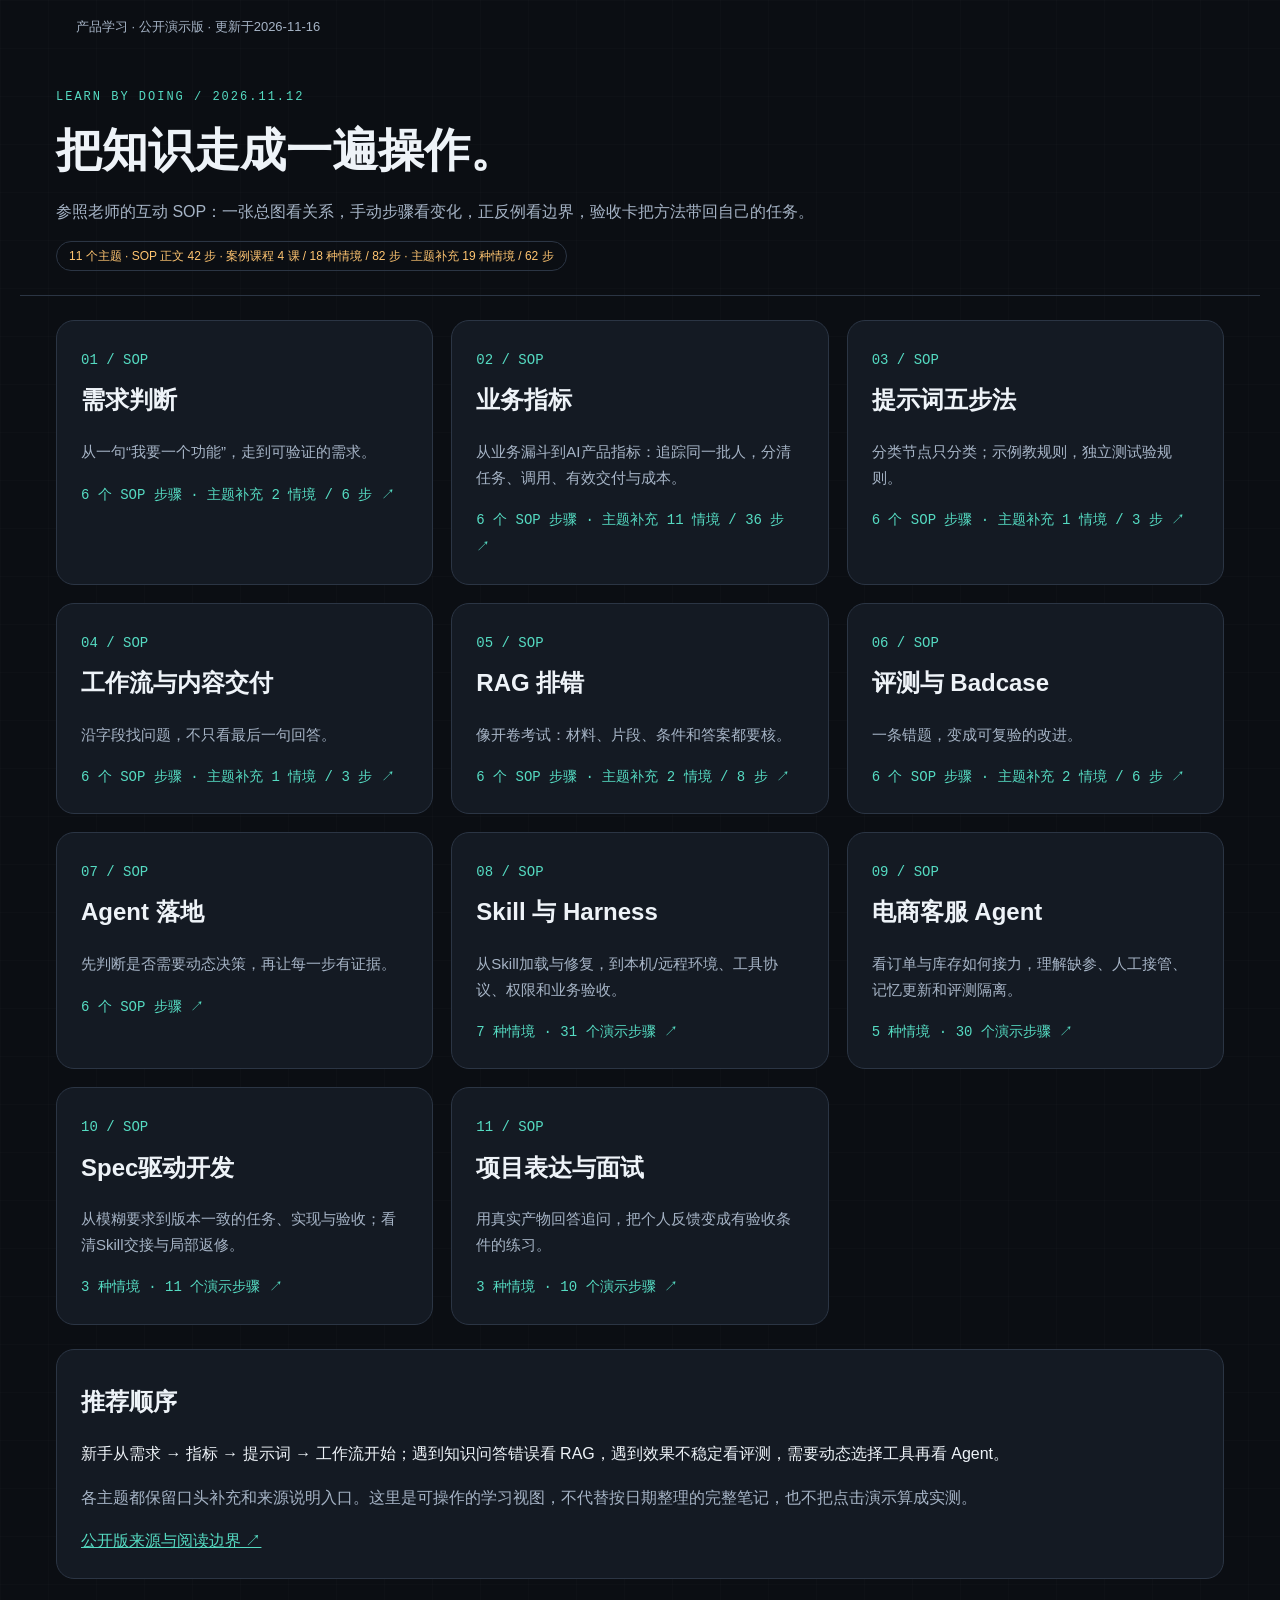
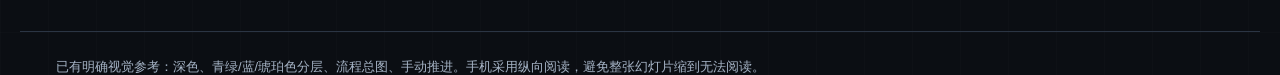
==== index.html @ d26e114f "Publish 11 interactive product learning topics Public teaching edition: excludes private review, per" ====
<!doctype html><html lang="zh-CN"><meta charset="utf-8"><meta name="viewport" content="width=device-width,initial-scale=1"><title>产品学习 · 互动SOP笔记</title><link rel="stylesheet" href="%E6%A0%B7%E5%BC%8F.css"><link rel="stylesheet" href="%E5%8A%A8%E6%80%81%E6%BC%94%E7%A4%BA.css"><body><div class="host-notice">产品学习 · 公开演示版 · 更新于2026-11-16</div><header><p class="eyebrow">LEARN BY DOING / 2026.11.12</p><h1>把知识走成一遍操作。</h1><p class="sub">参照老师的互动 SOP：一张总图看关系，手动步骤看变化，正反例看边界，验收卡把方法带回自己的任务。</p><span class="badge" id="course-summary">11 个主题 · SOP 正文 42 步 · 案例课程 4 课 / 18 种情境 / 82 步 · 主题补充 19 种情境 / 62 步</span></header><main><div class="cards"><a class="card" href="01-%E9%9C%80%E6%B1%82%E5%88%A4%E6%96%ADSOP.html"><span class="n">01 / SOP</span><h2>需求判断</h2><p>从一句“我要一个功能”，走到可验证的需求。</p><span class="n">6 个 SOP 步骤 · 主题补充 2 情境 / 6 步 ↗</span></a><a class="card" href="02-%E4%B8%9A%E5%8A%A1%E6%8C%87%E6%A0%87SOP.html"><span class="n">02 / SOP</span><h2>业务指标</h2><p>从业务漏斗到AI产品指标：追踪同一批人，分清任务、调用、有效交付与成本。</p><span class="n">6 个 SOP 步骤 · 主题补充 11 情境 / 36 步 ↗</span></a><a class="card" href="03-%E6%8F%90%E7%A4%BA%E8%AF%8DSOP.html"><span class="n">03 / SOP</span><h2>提示词五步法</h2><p>分类节点只分类；示例教规则，独立测试验规则。</p><span class="n">6 个 SOP 步骤 · 主题补充 1 情境 / 3 步 ↗</span></a><a class="card" href="04-%E5%B7%A5%E4%BD%9C%E6%B5%81SOP.html"><span class="n">04 / SOP</span><h2>工作流与内容交付</h2><p>沿字段找问题，不只看最后一句回答。</p><span class="n">6 个 SOP 步骤 · 主题补充 1 情境 / 3 步 ↗</span></a><a class="card" href="05-RAG%E6%8E%92%E9%94%99SOP.html"><span class="n">05 / SOP</span><h2>RAG 排错</h2><p>像开卷考试：材料、片段、条件和答案都要核。</p><span class="n">6 个 SOP 步骤 · 主题补充 2 情境 / 8 步 ↗</span></a><a class="card" href="06-%E8%AF%84%E6%B5%8B%E4%B8%8EBadcaseSOP.html"><span class="n">06 / SOP</span><h2>评测与 Badcase</h2><p>一条错题，变成可复验的改进。</p><span class="n">6 个 SOP 步骤 · 主题补充 2 情境 / 6 步 ↗</span></a><a class="card" href="07-Agent%E8%90%BD%E5%9C%B0SOP.html"><span class="n">07 / SOP</span><h2>Agent 落地</h2><p>先判断是否需要动态决策，再让每一步有证据。</p><span class="n">6 个 SOP 步骤 ↗</span></a><a class="card" href="08-Skill%E4%B8%8EHarnessSOP.html"><span class="n">08 / SOP</span><h2>Skill 与 Harness</h2><p>从Skill加载与修复，到本机/远程环境、工具协议、权限和业务验收。</p><span class="n">7 种情境 · 31 个演示步骤 ↗</span></a><a class="card" href="09-%E7%94%B5%E5%95%86%E5%AE%A2%E6%9C%8DAgentSOP.html"><span class="n">09 / SOP</span><h2>电商客服 Agent</h2><p>看订单与库存如何接力，理解缺参、人工接管、记忆更新和评测隔离。</p><span class="n">5 种情境 · 30 个演示步骤 ↗</span></a><a class="card" href="10-Spec%E9%A9%B1%E5%8A%A8%E5%BC%80%E5%8F%91SOP.html"><span class="n">10 / SOP</span><h2>Spec驱动开发</h2><p>从模糊要求到版本一致的任务、实现与验收；看清Skill交接与局部返修。</p><span class="n">3 种情境 · 11 个演示步骤 ↗</span></a><a class="card" href="11-%E9%A1%B9%E7%9B%AE%E8%A1%A8%E8%BE%BE%E4%B8%8E%E9%9D%A2%E8%AF%95SOP.html"><span class="n">11 / SOP</span><h2>项目表达与面试</h2><p>用真实产物回答追问，把个人反馈变成有验收条件的练习。</p><span class="n">3 种情境 · 10 个演示步骤 ↗</span></a></div><div class="box" style="margin-top:24px"><h2>推荐顺序</h2><p>新手从需求 → 指标 → 提示词 → 工作流开始；遇到知识问答错误看 RAG，遇到效果不稳定看评测，需要动态选择工具再看 Agent。</p><p class="muted">各主题都保留口头补充和来源说明入口。这里是可操作的学习视图，不代替按日期整理的完整笔记，也不把点击演示算成实测。</p><a href="来源说明.html">公开版来源与阅读边界 ↗</a></div></main><footer>已有明确视觉参考：深色、青绿/蓝/琥珀色分层、流程总图、手动推进。手机采用纵向阅读，避免整张幻灯片缩到无法阅读。</footer></body></html><style>.host-notice{max-width:1168px;margin:16px auto;padding:0 20px;font-size:13px;color:#a6b4c6}[data-local-source]{color:#a6b4c6;cursor:help}img{max-width:100%}</style>
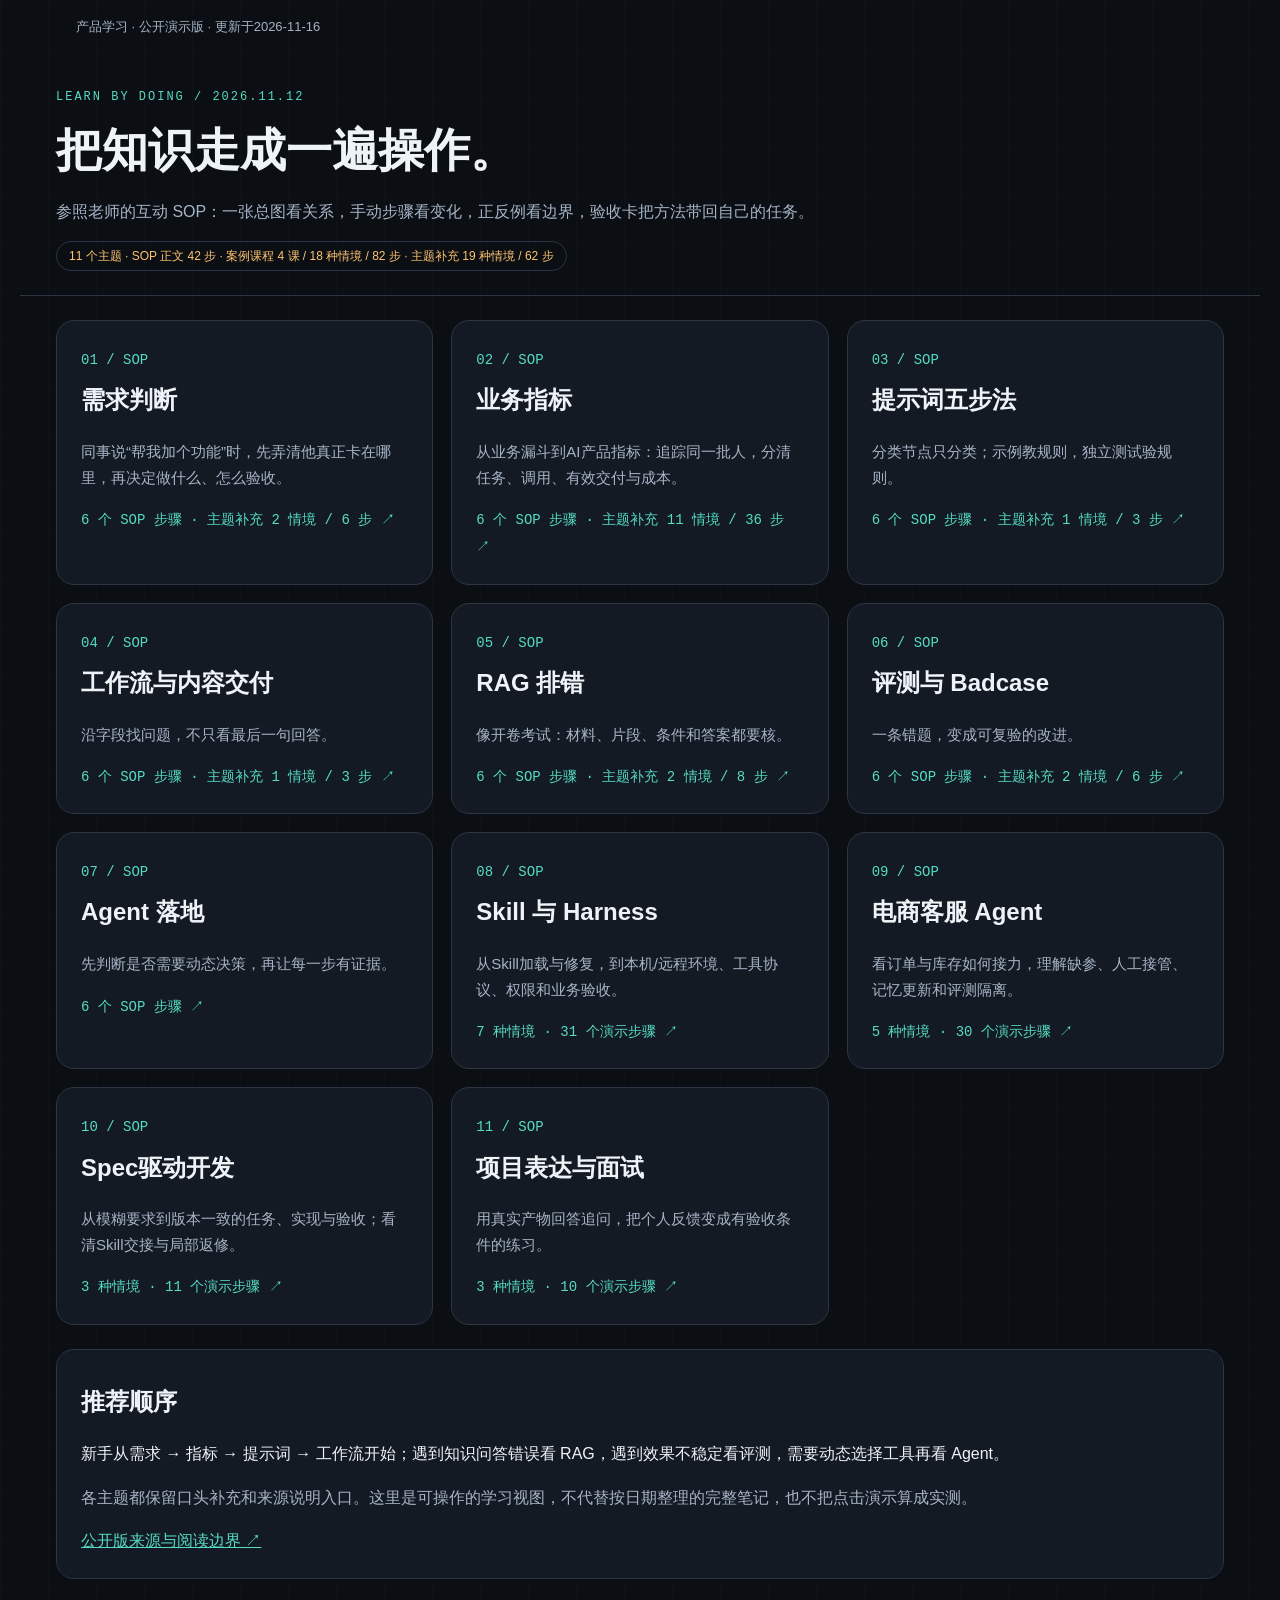
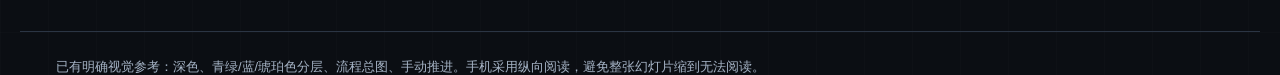
==== commit 0c6166ad: "Clarify needs lesson and update interactive examples" ====
--- a/index.html
+++ b/index.html
@@ -1 +1 @@
-<!doctype html><html lang="zh-CN"><meta charset="utf-8"><meta name="viewport" content="width=device-width,initial-scale=1"><title>产品学习 · 互动SOP笔记</title><link rel="stylesheet" href="%E6%A0%B7%E5%BC%8F.css"><link rel="stylesheet" href="%E5%8A%A8%E6%80%81%E6%BC%94%E7%A4%BA.css"><body><div class="host-notice">产品学习 · 公开演示版 · 更新于2026-11-16</div><header><p class="eyebrow">LEARN BY DOING / 2026.11.12</p><h1>把知识走成一遍操作。</h1><p class="sub">参照老师的互动 SOP：一张总图看关系，手动步骤看变化，正反例看边界，验收卡把方法带回自己的任务。</p><span class="badge" id="course-summary">11 个主题 · SOP 正文 42 步 · 案例课程 4 课 / 18 种情境 / 82 步 · 主题补充 19 种情境 / 62 步</span></header><main><div class="cards"><a class="card" href="01-%E9%9C%80%E6%B1%82%E5%88%A4%E6%96%ADSOP.html"><span class="n">01 / SOP</span><h2>需求判断</h2><p>从一句“我要一个功能”，走到可验证的需求。</p><span class="n">6 个 SOP 步骤 · 主题补充 2 情境 / 6 步 ↗</span></a><a class="card" href="02-%E4%B8%9A%E5%8A%A1%E6%8C%87%E6%A0%87SOP.html"><span class="n">02 / SOP</span><h2>业务指标</h2><p>从业务漏斗到AI产品指标：追踪同一批人，分清任务、调用、有效交付与成本。</p><span class="n">6 个 SOP 步骤 · 主题补充 11 情境 / 36 步 ↗</span></a><a class="card" href="03-%E6%8F%90%E7%A4%BA%E8%AF%8DSOP.html"><span class="n">03 / SOP</span><h2>提示词五步法</h2><p>分类节点只分类；示例教规则，独立测试验规则。</p><span class="n">6 个 SOP 步骤 · 主题补充 1 情境 / 3 步 ↗</span></a><a class="card" href="04-%E5%B7%A5%E4%BD%9C%E6%B5%81SOP.html"><span class="n">04 / SOP</span><h2>工作流与内容交付</h2><p>沿字段找问题，不只看最后一句回答。</p><span class="n">6 个 SOP 步骤 · 主题补充 1 情境 / 3 步 ↗</span></a><a class="card" href="05-RAG%E6%8E%92%E9%94%99SOP.html"><span class="n">05 / SOP</span><h2>RAG 排错</h2><p>像开卷考试：材料、片段、条件和答案都要核。</p><span class="n">6 个 SOP 步骤 · 主题补充 2 情境 / 8 步 ↗</span></a><a class="card" href="06-%E8%AF%84%E6%B5%8B%E4%B8%8EBadcaseSOP.html"><span class="n">06 / SOP</span><h2>评测与 Badcase</h2><p>一条错题，变成可复验的改进。</p><span class="n">6 个 SOP 步骤 · 主题补充 2 情境 / 6 步 ↗</span></a><a class="card" href="07-Agent%E8%90%BD%E5%9C%B0SOP.html"><span class="n">07 / SOP</span><h2>Agent 落地</h2><p>先判断是否需要动态决策，再让每一步有证据。</p><span class="n">6 个 SOP 步骤 ↗</span></a><a class="card" href="08-Skill%E4%B8%8EHarnessSOP.html"><span class="n">08 / SOP</span><h2>Skill 与 Harness</h2><p>从Skill加载与修复，到本机/远程环境、工具协议、权限和业务验收。</p><span class="n">7 种情境 · 31 个演示步骤 ↗</span></a><a class="card" href="09-%E7%94%B5%E5%95%86%E5%AE%A2%E6%9C%8DAgentSOP.html"><span class="n">09 / SOP</span><h2>电商客服 Agent</h2><p>看订单与库存如何接力，理解缺参、人工接管、记忆更新和评测隔离。</p><span class="n">5 种情境 · 30 个演示步骤 ↗</span></a><a class="card" href="10-Spec%E9%A9%B1%E5%8A%A8%E5%BC%80%E5%8F%91SOP.html"><span class="n">10 / SOP</span><h2>Spec驱动开发</h2><p>从模糊要求到版本一致的任务、实现与验收；看清Skill交接与局部返修。</p><span class="n">3 种情境 · 11 个演示步骤 ↗</span></a><a class="card" href="11-%E9%A1%B9%E7%9B%AE%E8%A1%A8%E8%BE%BE%E4%B8%8E%E9%9D%A2%E8%AF%95SOP.html"><span class="n">11 / SOP</span><h2>项目表达与面试</h2><p>用真实产物回答追问，把个人反馈变成有验收条件的练习。</p><span class="n">3 种情境 · 10 个演示步骤 ↗</span></a></div><div class="box" style="margin-top:24px"><h2>推荐顺序</h2><p>新手从需求 → 指标 → 提示词 → 工作流开始；遇到知识问答错误看 RAG，遇到效果不稳定看评测，需要动态选择工具再看 Agent。</p><p class="muted">各主题都保留口头补充和来源说明入口。这里是可操作的学习视图，不代替按日期整理的完整笔记，也不把点击演示算成实测。</p><a href="来源说明.html">公开版来源与阅读边界 ↗</a></div></main><footer>已有明确视觉参考：深色、青绿/蓝/琥珀色分层、流程总图、手动推进。手机采用纵向阅读，避免整张幻灯片缩到无法阅读。</footer></body></html><style>.host-notice{max-width:1168px;margin:16px auto;padding:0 20px;font-size:13px;color:#a6b4c6}[data-local-source]{color:#a6b4c6;cursor:help}img{max-width:100%}</style>+<!doctype html><html lang="zh-CN"><meta charset="utf-8"><meta name="viewport" content="width=device-width,initial-scale=1"><title>产品学习 · 互动SOP笔记</title><link rel="stylesheet" href="%E6%A0%B7%E5%BC%8F.css"><link rel="stylesheet" href="%E5%8A%A8%E6%80%81%E6%BC%94%E7%A4%BA.css"><body><div class="host-notice">产品学习 · 公开演示版 · 更新于2026-11-16</div><header><p class="eyebrow">LEARN BY DOING / 2026.11.12</p><h1>把知识走成一遍操作。</h1><p class="sub">参照老师的互动 SOP：一张总图看关系，手动步骤看变化，正反例看边界，验收卡把方法带回自己的任务。</p><span class="badge" id="course-summary">11 个主题 · SOP 正文 42 步 · 案例课程 4 课 / 18 种情境 / 82 步 · 主题补充 19 种情境 / 62 步</span></header><main><div class="cards"><a class="card" href="01-%E9%9C%80%E6%B1%82%E5%88%A4%E6%96%ADSOP.html"><span class="n">01 / SOP</span><h2>需求判断</h2><p>同事说“帮我加个功能”时，先弄清他真正卡在哪里，再决定做什么、怎么验收。</p><span class="n">6 个 SOP 步骤 · 主题补充 2 情境 / 6 步 ↗</span></a><a class="card" href="02-%E4%B8%9A%E5%8A%A1%E6%8C%87%E6%A0%87SOP.html"><span class="n">02 / SOP</span><h2>业务指标</h2><p>从业务漏斗到AI产品指标：追踪同一批人，分清任务、调用、有效交付与成本。</p><span class="n">6 个 SOP 步骤 · 主题补充 11 情境 / 36 步 ↗</span></a><a class="card" href="03-%E6%8F%90%E7%A4%BA%E8%AF%8DSOP.html"><span class="n">03 / SOP</span><h2>提示词五步法</h2><p>分类节点只分类；示例教规则，独立测试验规则。</p><span class="n">6 个 SOP 步骤 · 主题补充 1 情境 / 3 步 ↗</span></a><a class="card" href="04-%E5%B7%A5%E4%BD%9C%E6%B5%81SOP.html"><span class="n">04 / SOP</span><h2>工作流与内容交付</h2><p>沿字段找问题，不只看最后一句回答。</p><span class="n">6 个 SOP 步骤 · 主题补充 1 情境 / 3 步 ↗</span></a><a class="card" href="05-RAG%E6%8E%92%E9%94%99SOP.html"><span class="n">05 / SOP</span><h2>RAG 排错</h2><p>像开卷考试：材料、片段、条件和答案都要核。</p><span class="n">6 个 SOP 步骤 · 主题补充 2 情境 / 8 步 ↗</span></a><a class="card" href="06-%E8%AF%84%E6%B5%8B%E4%B8%8EBadcaseSOP.html"><span class="n">06 / SOP</span><h2>评测与 Badcase</h2><p>一条错题，变成可复验的改进。</p><span class="n">6 个 SOP 步骤 · 主题补充 2 情境 / 6 步 ↗</span></a><a class="card" href="07-Agent%E8%90%BD%E5%9C%B0SOP.html"><span class="n">07 / SOP</span><h2>Agent 落地</h2><p>先判断是否需要动态决策，再让每一步有证据。</p><span class="n">6 个 SOP 步骤 ↗</span></a><a class="card" href="08-Skill%E4%B8%8EHarnessSOP.html"><span class="n">08 / SOP</span><h2>Skill 与 Harness</h2><p>从Skill加载与修复，到本机/远程环境、工具协议、权限和业务验收。</p><span class="n">7 种情境 · 31 个演示步骤 ↗</span></a><a class="card" href="09-%E7%94%B5%E5%95%86%E5%AE%A2%E6%9C%8DAgentSOP.html"><span class="n">09 / SOP</span><h2>电商客服 Agent</h2><p>看订单与库存如何接力，理解缺参、人工接管、记忆更新和评测隔离。</p><span class="n">5 种情境 · 30 个演示步骤 ↗</span></a><a class="card" href="10-Spec%E9%A9%B1%E5%8A%A8%E5%BC%80%E5%8F%91SOP.html"><span class="n">10 / SOP</span><h2>Spec驱动开发</h2><p>从模糊要求到版本一致的任务、实现与验收；看清Skill交接与局部返修。</p><span class="n">3 种情境 · 11 个演示步骤 ↗</span></a><a class="card" href="11-%E9%A1%B9%E7%9B%AE%E8%A1%A8%E8%BE%BE%E4%B8%8E%E9%9D%A2%E8%AF%95SOP.html"><span class="n">11 / SOP</span><h2>项目表达与面试</h2><p>用真实产物回答追问，把个人反馈变成有验收条件的练习。</p><span class="n">3 种情境 · 10 个演示步骤 ↗</span></a></div><div class="box" style="margin-top:24px"><h2>推荐顺序</h2><p>新手从需求 → 指标 → 提示词 → 工作流开始；遇到知识问答错误看 RAG，遇到效果不稳定看评测，需要动态选择工具再看 Agent。</p><p class="muted">各主题都保留口头补充和来源说明入口。这里是可操作的学习视图，不代替按日期整理的完整笔记，也不把点击演示算成实测。</p><a href="来源说明.html">公开版来源与阅读边界 ↗</a></div></main><footer>已有明确视觉参考：深色、青绿/蓝/琥珀色分层、流程总图、手动推进。手机采用纵向阅读，避免整张幻灯片缩到无法阅读。</footer></body></html><style>.host-notice{max-width:1168px;margin:16px auto;padding:0 20px;font-size:13px;color:#a6b4c6}[data-local-source]{color:#a6b4c6;cursor:help}img{max-width:100%}</style>
